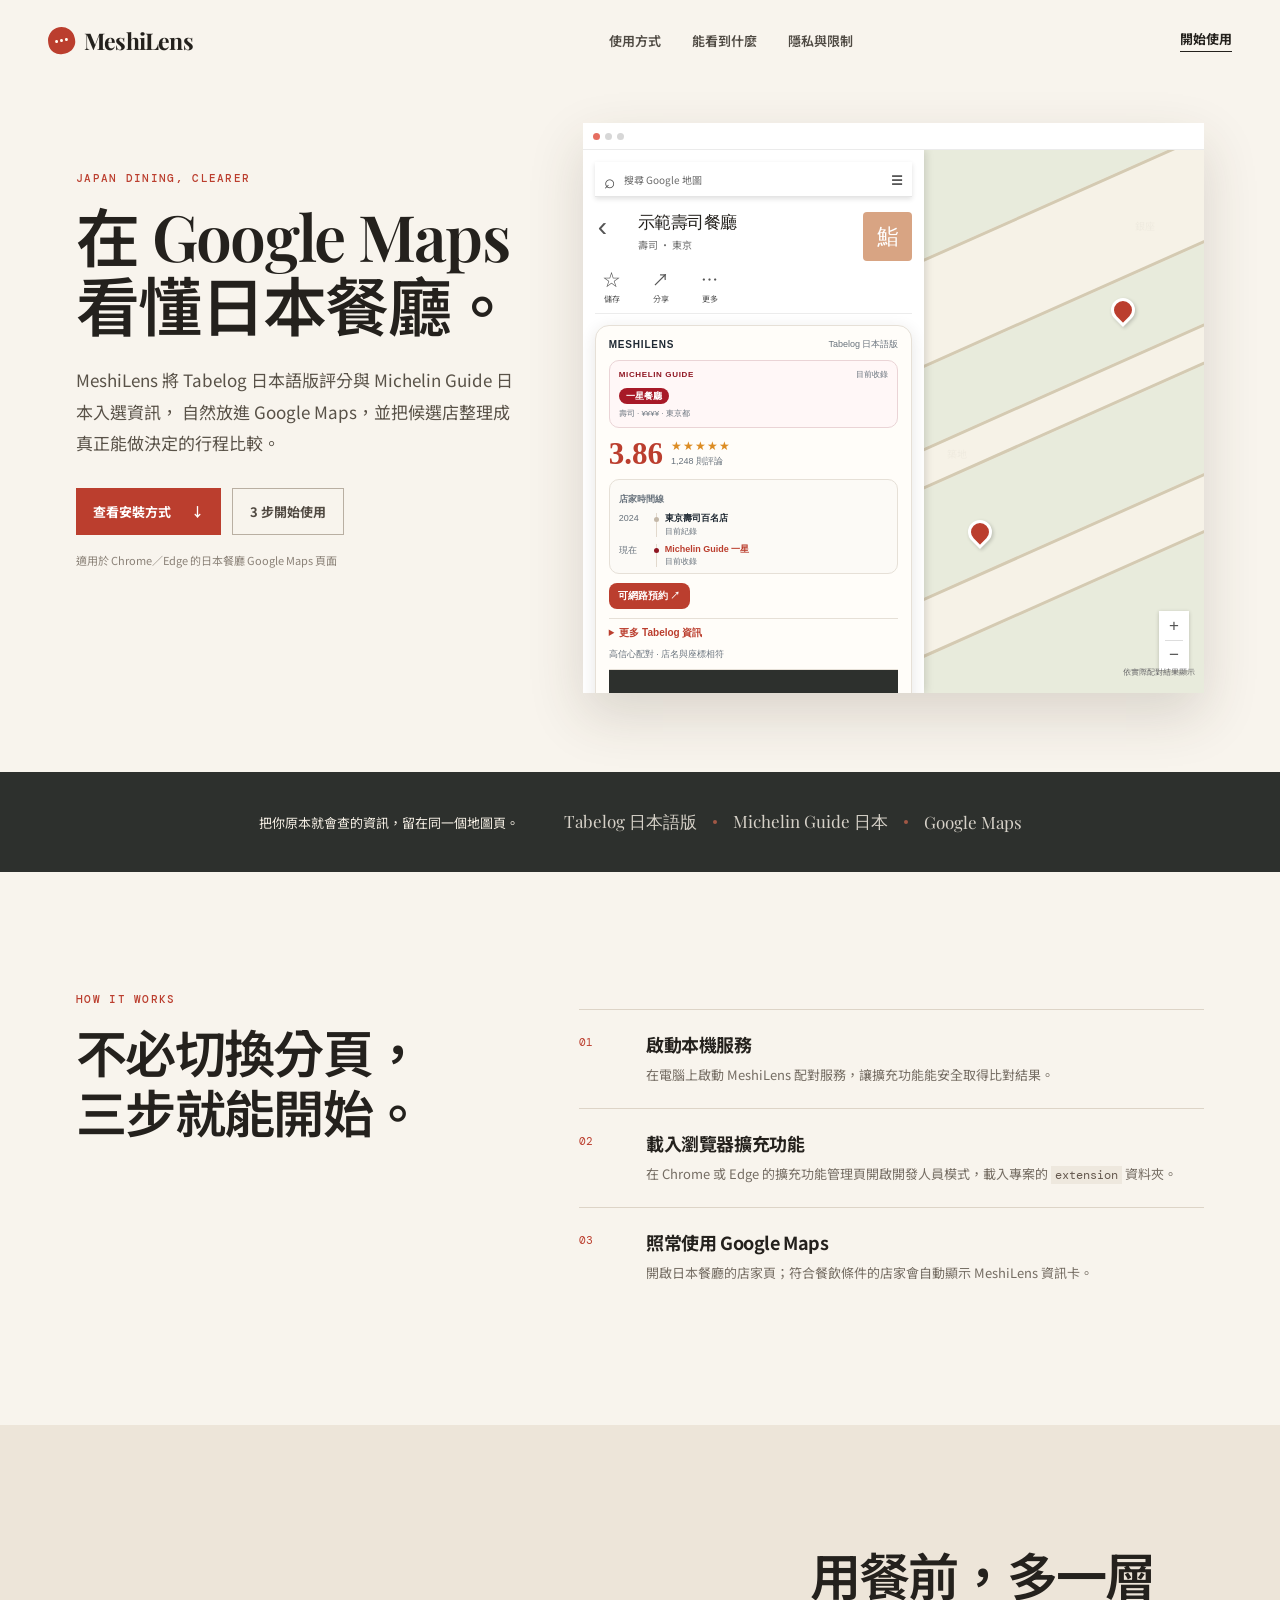
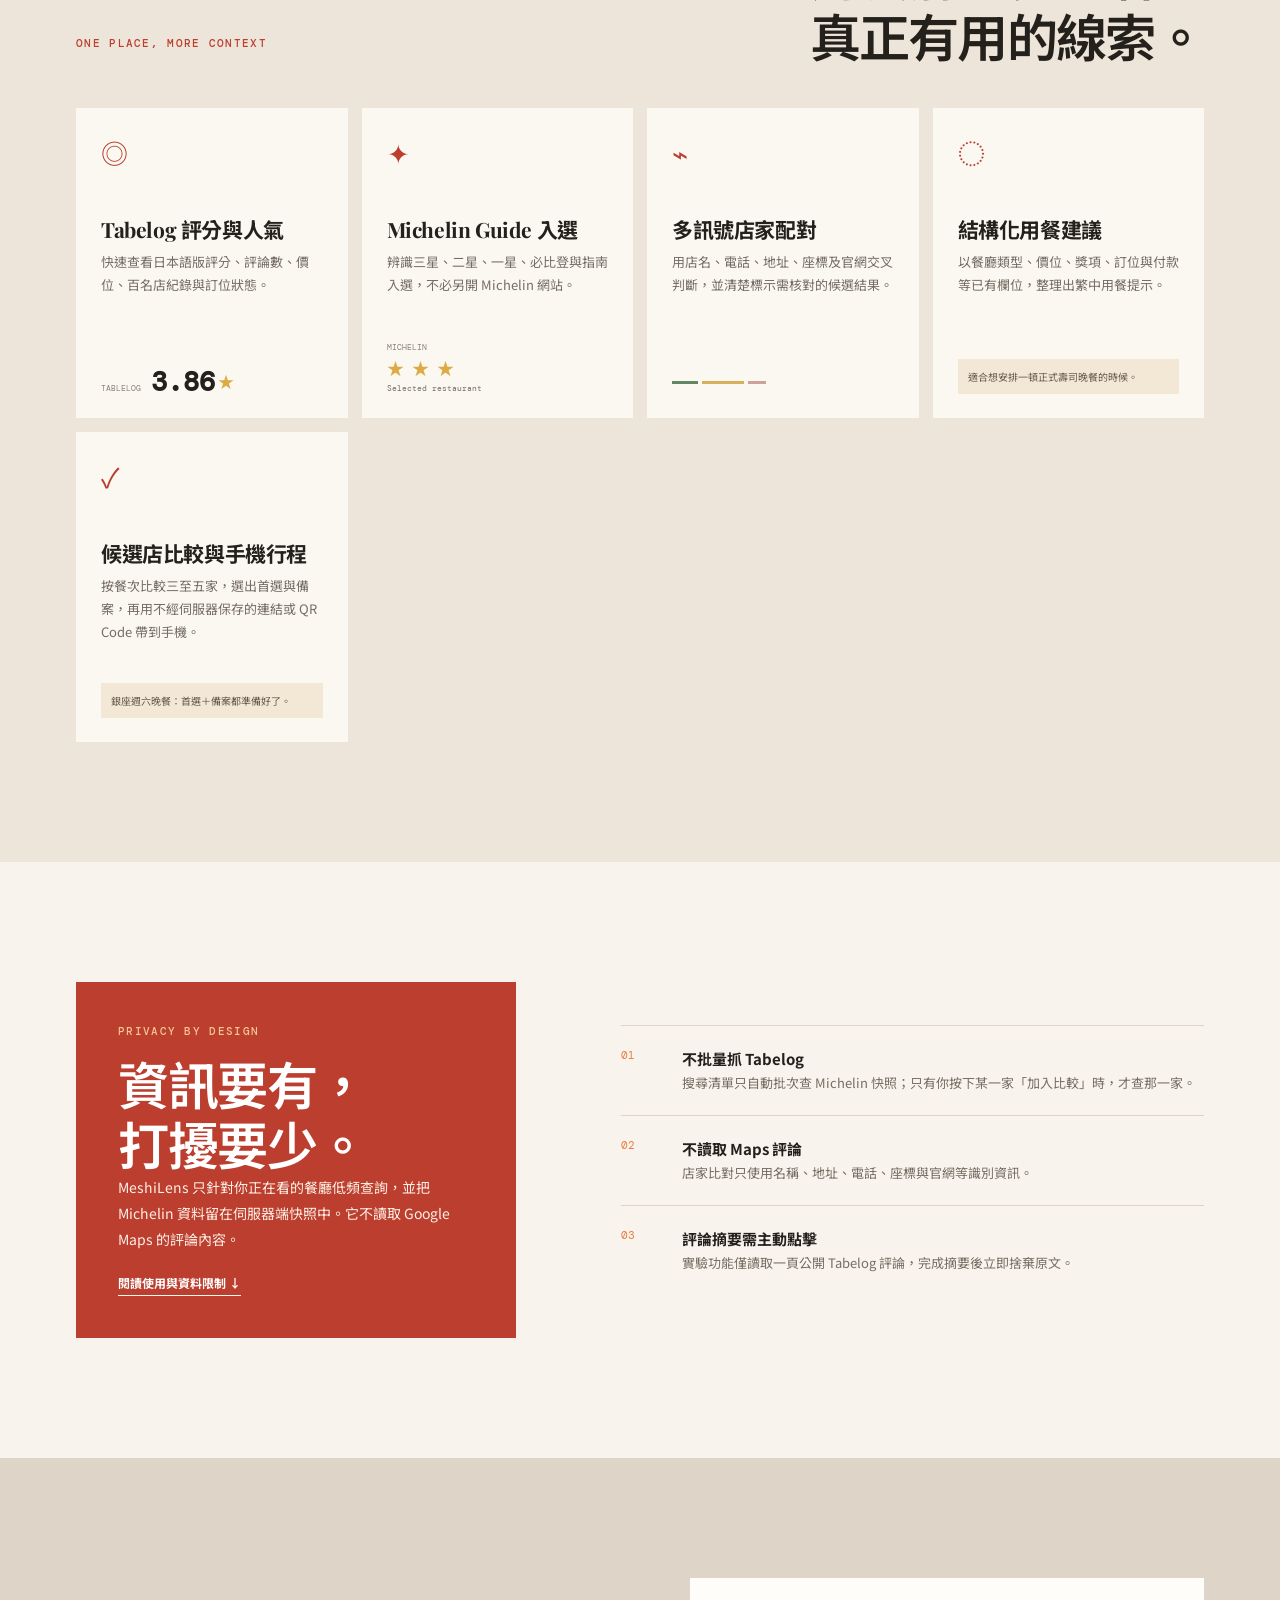
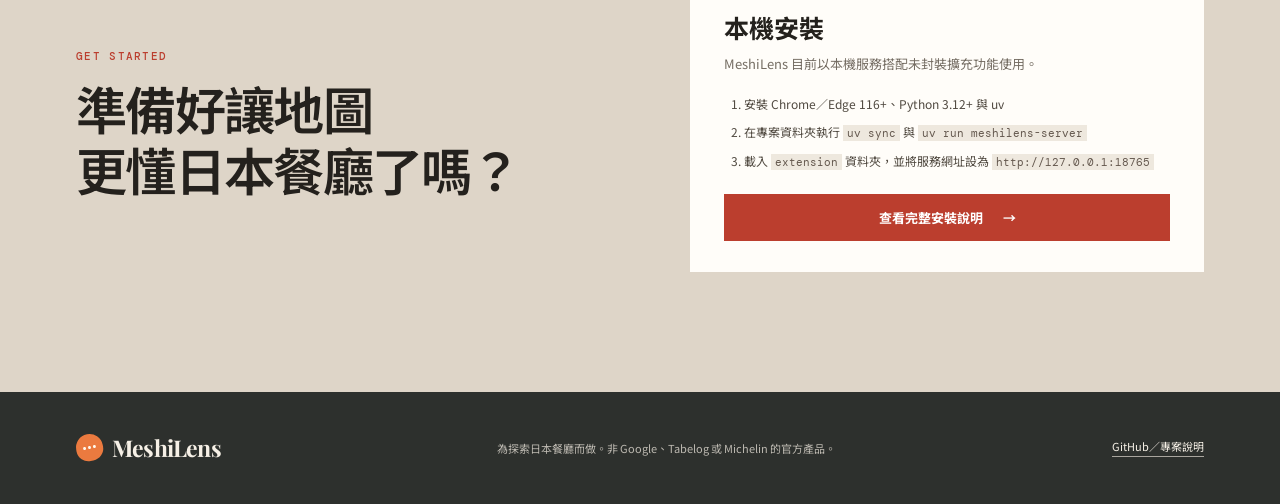
==== public/landing/index.html @ 18559b3f "Update to version 0.6.1 with fixes and enhancements - Moved the landing page and mobile trip viewer " ====
<!doctype html>
<html lang="zh-Hant">
  <head>
    <meta charset="UTF-8" />
    <meta name="viewport" content="width=device-width, initial-scale=1" />
    <meta
      name="description"
      content="MeshiLens 讓你在 Google Maps 查看 Tabelog 與 Michelin Guide 資訊，並比較日本美食行程候選店。"
    />
    <title>MeshiLens｜在 Google Maps 看懂日本餐廳</title>
    <link rel="stylesheet" href="styles.css" />
  </head>
  <body>
    <a class="skip-link" href="#main">跳到主要內容</a>

    <header class="site-header">
      <a class="brand" href="#top" aria-label="MeshiLens 首頁">
        <span class="brand-mark" aria-hidden="true"><i></i><i></i><i></i></span>
        <span>MeshiLens</span>
      </a>
      <nav aria-label="主要導覽">
        <a href="#how">使用方式</a>
        <a href="#features">能看到什麼</a>
        <a href="#privacy">隱私與限制</a>
      </nav>
      <a class="nav-cta" href="#install">開始使用</a>
    </header>

    <main id="main">
      <section class="hero" id="top">
        <div class="hero-copy">
          <p class="eyebrow">JAPAN DINING, CLEARER</p>
          <h1>在 Google Maps<br />看懂日本餐廳。</h1>
          <p class="hero-text">
            MeshiLens 將 Tabelog 日本語版評分與 Michelin Guide 日本入選資訊，
            自然放進 Google Maps，並把候選店整理成真正能做決定的行程比較。
          </p>
          <div class="hero-actions">
            <a class="button button-primary" href="#install">查看安裝方式 <span aria-hidden="true">↓</span></a>
            <a class="button button-quiet" href="#how">3 步開始使用</a>
          </div>
          <p class="hero-note">適用於 Chrome／Edge 的日本餐廳 Google Maps 頁面</p>
        </div>

        <div class="maps-frame" aria-label="MeshiLens 在 Google Maps 店家頁顯示資訊卡的示意畫面">
          <div class="map-toolbar"><span class="map-dot"></span><span></span><span></span></div>
          <aside class="maps-detail-panel">
            <div class="google-search"><span aria-hidden="true">⌕</span><span>搜尋 Google 地圖</span><b aria-hidden="true">☰</b></div>
            <div class="place-summary"><button class="back-button" aria-label="返回">‹</button><div class="place-cover"><span>鮨</span></div><h2>示範壽司餐廳</h2><p>壽司 · 東京</p><div class="place-actions"><span>☆<small>儲存</small></span><span>↗<small>分享</small></span><span>⋯<small>更多</small></span></div></div>
            <article class="extension-card">
              <div class="extension-header"><span>MeshiLens</span><small>Tabelog 日本語版</small></div>
              <section class="extension-michelin"><div><strong>MICHELIN GUIDE</strong><small>目前收錄</small></div><div class="michelin-awards"><b>一星餐廳</b></div><p>壽司 · ¥¥¥¥ · 東京都</p></section>
              <div class="extension-score-row"><strong>3.86</strong><div><span>★★★★★</span><small>1,248 則評論</small></div></div>
              <section class="extension-timeline"><strong>店家時間線</strong><ol><li><span>2024</span><div><b>東京壽司百名店</b><small>目前紀錄</small></div></li><li class="is-current"><span>現在</span><div><b>Michelin Guide 一星</b><small>目前收錄</small></div></li></ol></section>
              <a class="extension-reservation" href="#install">可網路預約 ↗</a>
              <details class="extension-details"><summary>更多 Tabelog 資訊</summary><div><span>料理類型</span><b>壽司</b></div><div><span>最近車站</span><b>銀座站</b></div><div><span>晚餐價位</span><b>￥20,000〜￥29,999</b></div></details>
              <p class="extension-reasons">高信心配對 · 店名與座標相符</p>
              <footer class="extension-footer"><a href="#features">在 Tabelog 開啟 ↗</a><span>剛剛更新</span></footer>
            </article>
          </aside>
          <div class="map-canvas"><div class="map-label label-one">銀座</div><div class="map-label label-two">築地</div><div class="map-streets street-one"></div><div class="map-streets street-two"></div><div class="map-streets street-three"></div><span class="place-pin pin-one">●</span><span class="place-pin pin-two">●</span><button class="zoom-controls" aria-label="縮放地圖">+<i></i>−</button></div>
          <p class="mock-caption">依實際配對結果顯示</p>
        </div>
      </section>

      <section class="trust-strip" aria-label="資料來源">
        <p>把你原本就會查的資訊，留在同一個地圖頁。</p>
        <div><span>Tabelog 日本語版</span><i></i><span>Michelin Guide 日本</span><i></i><span>Google Maps</span></div>
      </section>

      <section class="how section" id="how">
        <div class="section-intro"><p class="eyebrow">HOW IT WORKS</p><h2>不必切換分頁，<br />三步就能開始。</h2></div>
        <ol class="steps">
          <li><span class="step-number">01</span><div><h3>啟動本機服務</h3><p>在電腦上啟動 MeshiLens 配對服務，讓擴充功能能安全取得比對結果。</p></div></li>
          <li><span class="step-number">02</span><div><h3>載入瀏覽器擴充功能</h3><p>在 Chrome 或 Edge 的擴充功能管理頁開啟開發人員模式，載入專案的 <code>extension</code> 資料夾。</p></div></li>
          <li><span class="step-number">03</span><div><h3>照常使用 Google Maps</h3><p>開啟日本餐廳的店家頁；符合餐飲條件的店家會自動顯示 MeshiLens 資訊卡。</p></div></li>
        </ol>
      </section>

      <section class="features section" id="features">
        <div class="section-intro"><p class="eyebrow">ONE PLACE, MORE CONTEXT</p><h2>用餐前，多一層<br />真正有用的線索。</h2></div>
        <div class="feature-grid">
          <article class="feature feature-score"><span class="feature-icon">◎</span><h3>Tabelog 評分與人氣</h3><p>快速查看日本語版評分、評論數、價位、百名店紀錄與訂位狀態。</p><div class="mini-score"><span>TABLELOG</span><strong>3.86</strong><em>★</em></div></article>
          <article class="feature feature-guide"><span class="feature-icon">✦</span><h3>Michelin Guide 入選</h3><p>辨識三星、二星、一星、必比登與指南入選，不必另開 Michelin 網站。</p><div class="guide-stamp"><span>MICHELIN</span><strong>★ ★ ★</strong><small>Selected restaurant</small></div></article>
          <article class="feature feature-match"><span class="feature-icon">⌁</span><h3>多訊號店家配對</h3><p>用店名、電話、地址、座標及官網交叉判斷，並清楚標示需核對的候選結果。</p><div class="match-lines"><span></span><span></span><span></span></div></article>
          <article class="feature feature-advice"><span class="feature-icon">◌</span><h3>結構化用餐建議</h3><p>以餐廳類型、價位、獎項、訂位與付款等已有欄位，整理出繁中用餐提示。</p><div class="advice-bubble">適合想安排一頓正式壽司晚餐的時候。</div></article>
          <article class="feature feature-plan"><span class="feature-icon">✓</span><h3>候選店比較與手機行程</h3><p>按餐次比較三至五家，選出首選與備案，再用不經伺服器保存的連結或 QR Code 帶到手機。</p><div class="advice-bubble">銀座週六晚餐：首選＋備案都準備好了。</div></article>
        </div>
      </section>

      <section class="privacy section" id="privacy">
        <div class="privacy-card">
          <p class="eyebrow">PRIVACY BY DESIGN</p>
          <h2>資訊要有，<br />打擾要少。</h2>
          <p>MeshiLens 只針對你正在看的餐廳低頻查詢，並把 Michelin 資料留在伺服器端快照中。它不讀取 Google Maps 的評論內容。</p>
          <a class="text-link" href="#install">閱讀使用與資料限制 <span aria-hidden="true">↓</span></a>
        </div>
        <ul class="privacy-points">
          <li><span>01</span><p><strong>不批量抓 Tabelog</strong>搜尋清單只自動批次查 Michelin 快照；只有你按下某一家「加入比較」時，才查那一家。</p></li>
          <li><span>02</span><p><strong>不讀取 Maps 評論</strong>店家比對只使用名稱、地址、電話、座標與官網等識別資訊。</p></li>
          <li><span>03</span><p><strong>評論摘要需主動點擊</strong>實驗功能僅讀取一頁公開 Tabelog 評論，完成摘要後立即捨棄原文。</p></li>
        </ul>
      </section>

      <section class="install section" id="install">
        <div><p class="eyebrow">GET STARTED</p><h2>準備好讓地圖<br />更懂日本餐廳了嗎？</h2></div>
        <div class="install-card"><h3>本機安裝</h3><p>MeshiLens 目前以本機服務搭配未封裝擴充功能使用。</p><ol><li>安裝 Chrome／Edge 116+、Python 3.12+ 與 uv</li><li>在專案資料夾執行 <code>uv sync</code> 與 <code>uv run meshilens-server</code></li><li>載入 <code>extension</code> 資料夾，並將服務網址設為 <code>http://127.0.0.1:18765</code></li></ol><a class="button button-primary" href="https://github.com/TrieKai/MeshiLens#readme">查看完整安裝說明 <span aria-hidden="true">→</span></a></div>
      </section>
    </main>

    <footer><a class="brand" href="#top"><span class="brand-mark" aria-hidden="true"><i></i><i></i><i></i></span><span>MeshiLens</span></a><p>為探索日本餐廳而做。非 Google、Tabelog 或 Michelin 的官方產品。</p><a href="https://github.com/TrieKai/MeshiLens#readme">GitHub／專案說明</a></footer>
  </body>
</html>
---- public/landing/styles.css ----
/* Vercel public landing page. */
@import url('https://fonts.googleapis.com/css2?family=DM+Mono:wght@400;500&family=Noto+Sans+TC:wght@400;500;600;700&family=Playfair+Display:ital,wght@0,600;0,700;1,600&display=swap');

:root { --ink: #24211d; --muted: #756d63; --paper: #f8f4ed; --cream: #fffdf9; --line: #ddd4c7; --red: #bb3e2e; --orange: #eb7a3f; --gold: #ddaa43; --green: #658567; }
* { box-sizing: border-box; }
html { scroll-behavior: smooth; }
body { background: var(--paper); color: var(--ink); font-family: "Noto Sans TC", -apple-system, BlinkMacSystemFont, sans-serif; margin: 0; }
a { color: inherit; text-decoration: none; }
.skip-link { background: var(--ink); color: white; left: 12px; padding: 8px 12px; position: fixed; top: -48px; z-index: 20; }
.skip-link:focus { top: 12px; }
.site-header { align-items: center; display: flex; height: 80px; justify-content: space-between; margin: auto; max-width: 1240px; padding: 0 28px; }
.brand { align-items: center; display: inline-flex; font-family: "Playfair Display", Georgia, serif; font-size: 23px; font-weight: 700; gap: 9px; letter-spacing: -.8px; }
.brand-mark { align-items: center; background: var(--red); border-radius: 50% 50% 45% 45%; display: inline-flex; height: 27px; justify-content: center; overflow: hidden; transform: rotate(-11deg); width: 27px; }
.brand-mark i { background: #fff8ed; border-radius: 50%; display: block; height: 3px; margin: 1px; width: 3px; }
nav { display: flex; gap: 31px; margin-left: 90px; }
nav a { color: #4e4942; font-size: 13px; font-weight: 600; }
nav a:hover, footer > a:last-child:hover { color: var(--red); }
.nav-cta { border-bottom: 1px solid var(--ink); font-size: 13px; font-weight: 700; padding-bottom: 3px; }
.hero { display: grid; gap: 66px; grid-template-columns: minmax(370px, .83fr) minmax(500px, 1.17fr); margin: 43px auto 79px; max-width: 1184px; padding: 0 28px; }
.hero-copy { padding-top: 48px; }
.eyebrow { color: var(--red); font-family: "DM Mono", monospace; font-size: 11px; font-weight: 500; letter-spacing: 1.3px; margin: 0 0 16px; }
h1, h2, h3, p { margin-top: 0; }
h1, h2 { font-family: "Playfair Display", "Noto Sans TC", serif; font-weight: 600; letter-spacing: -1.7px; }
h1 { font-size: clamp(46px, 5vw, 68px); line-height: 1.08; margin-bottom: 25px; }
.hero-text { color: #595248; font-size: 17px; line-height: 1.85; max-width: 455px; }
.hero-actions { display: flex; gap: 11px; margin-top: 29px; }
.button { align-items: center; display: inline-flex; font-size: 13px; font-weight: 700; gap: 20px; justify-content: center; min-height: 47px; padding: 0 17px; transition: transform 160ms ease, background 160ms ease; }
.button:hover { transform: translateY(-2px); }
.button-primary { background: var(--red); color: white; }
.button-primary:hover { background: #a83325; }
.button-quiet { border: 1px solid #b9afa2; color: #514a42; }
.hero-note { color: #8b8278; font-size: 11px; margin: 17px 0 0; }
.maps-frame { background: #f5f3ef; box-shadow: 0 22px 52px rgb(65 48 29 / 16%); min-height: 570px; overflow: hidden; position: relative; }
.map-toolbar { align-items: center; background: #fff; border-bottom: 1px solid #ebebeb; display: flex; gap: 5px; height: 27px; padding: 0 10px; position: relative; z-index: 4; }.map-toolbar span { background: #d7d7d7; border-radius: 50%; height: 7px; width: 7px; }.map-toolbar .map-dot { background: #e66e61; }
.maps-detail-panel { background: #fff; box-shadow: 2px 0 8px rgb(0 0 0 / 13%); height: calc(100% - 27px); left: 0; overflow: hidden; padding: 12px; position: absolute; top: 27px; width: 55%; z-index: 3; }.google-search { align-items: center; border-bottom: 1px solid #e5e5e5; box-shadow: 0 2px 5px rgb(0 0 0 / 12%); color: #6b6b6b; display: flex; font-size: 10px; gap: 9px; height: 35px; padding: 0 9px; }.google-search span:first-child { color: #454545; font-size: 19px; }.google-search b { color: #575757; font-size: 13px; margin-left: auto; }.place-summary { border-bottom: 1px solid #ececec; padding: 14px 0 9px 43px; position: relative; }.back-button { background: none; border: 0; color: #555; font-size: 28px; left: 3px; line-height: 1; padding: 0; position: absolute; top: 16px; }.place-cover { background: #d8a483; border-radius: 4px; color: white; display: grid; font-family: Georgia, serif; font-size: 22px; height: 49px; place-items: center; position: absolute; right: 0; top: 15px; width: 49px; }.place-summary h2 { font-family: -apple-system, BlinkMacSystemFont, "Segoe UI", sans-serif; font-size: 17px; font-weight: 500; letter-spacing: -.5px; margin: 0 54px 3px 0; }.place-summary > p { color: #6e6e6e; font-size: 10px; margin: 0; }.place-actions { display: flex; gap: 15px; margin: 14px 0 0 -43px; }.place-actions span { color: #555; font-size: 17px; text-align: center; width: 34px; }.place-actions small { display: block; font-size: 8px; margin-top: 2px; }
.extension-card { --extension-ink: #1f2933; --extension-muted: #69737d; background: #fffdf9; border: 1px solid #e6e0d7; border-radius: 14px; box-shadow: 0 4px 16px rgb(53 42 30 / 12%); color: var(--extension-ink); font-family: -apple-system, BlinkMacSystemFont, "Segoe UI", sans-serif; margin-top: 11px; padding: 12px 13px; }.extension-header, .extension-michelin > div:first-child, .extension-footer { align-items: center; display: flex; justify-content: space-between; }.extension-header > span { font-size: 10px; font-weight: 750; letter-spacing: .08em; text-transform: uppercase; }.extension-header small { color: var(--extension-muted); font-size: 9px; }.extension-michelin { background: #fff7f7; border: 1px solid #ead4d6; border-radius: 10px; margin-top: 9px; padding: 8px 9px; }.extension-michelin strong { color: #8f1622; font-size: 8px; letter-spacing: .08em; }.extension-michelin small, .extension-michelin p { color: var(--extension-muted); font-size: 8px; }.extension-michelin p { margin: 5px 0 0; }.michelin-awards { margin-top: 5px; }.michelin-awards b { background: #a71927; border-radius: 999px; color: white; font-size: 9px; padding: 3px 7px; }.extension-score-row { align-items: center; display: flex; gap: 8px; margin-top: 10px; }.extension-score-row > strong { color: var(--red); font-family: Georgia, serif; font-size: 31px; line-height: 1; }.extension-score-row div span { color: #dc8c23; display: block; font-size: 12px; letter-spacing: 1px; }.extension-score-row div small { color: var(--extension-muted); display: block; font-size: 9px; margin-top: 2px; }
.extension-timeline { background: #fcfaf6; border: 1px solid #e6e0d7; border-radius: 10px; margin-top: 10px; padding: 8px 9px 6px; }.extension-timeline > strong { color: var(--extension-muted); font-size: 9px; }.extension-timeline ol { list-style: none; margin: 7px 0 0; padding: 0; }.extension-timeline li { display: grid; gap: 6px; grid-template-columns: 31px 1fr; padding: 0 0 7px; position: relative; }.extension-timeline li:last-child { padding-bottom: 0; }.extension-timeline li span { color: var(--extension-muted); font-size: 9px; }.extension-timeline li div { border-left: 1px solid #e2d9cd; padding-left: 8px; position: relative; }.extension-timeline li div::before { background: #c4b8a8; border-radius: 50%; content: ""; height: 5px; left: -3px; position: absolute; top: 4px; width: 5px; }.extension-timeline li.is-current div::before { background: #8f1622; }.extension-timeline li b { display: block; font-size: 9px; line-height: 1.3; }.extension-timeline li.is-current b { color: var(--red); }.extension-timeline li small { color: var(--extension-muted); display: block; font-size: 8px; margin-top: 1px; }.extension-reservation { background: var(--red); border-radius: 8px; color: white; display: inline-block; font-size: 10px; font-weight: 700; margin-top: 9px; padding: 6px 9px; }.extension-details { border-top: 1px solid #e6e0d7; margin-top: 9px; padding-top: 7px; }.extension-details summary { color: var(--red); cursor: pointer; font-size: 10px; font-weight: 650; }.extension-details[open] > div { display: grid; font-size: 8px; gap: 4px; grid-template-columns: 48px 1fr; line-height: 1.3; margin-top: 7px; }.extension-details span { color: var(--extension-muted); }.extension-details b { font-weight: 500; }.extension-reasons { color: var(--extension-muted); font-size: 9px; margin: 8px 0 0; }.extension-footer { border-top: 1px solid #e6e0d7; margin-top: 8px; padding-top: 7px; }.extension-footer a { color: var(--red); font-size: 10px; font-weight: 650; }.extension-footer span { color: var(--extension-muted); font-size: 9px; }
.map-canvas { background: #e8ebdc; bottom: 0; left: 55%; overflow: hidden; position: absolute; right: 0; top: 27px; }.map-streets { background: #f8f3e8; border: 3px solid #d3c8af; opacity: .92; position: absolute; transform: rotate(-24deg); }.street-one { height: 100px; left: -140px; top: 42px; width: 600px; }.street-two { height: 38px; left: -130px; top: 224px; width: 600px; }.street-three { height: 55px; left: -210px; top: 408px; width: 610px; }.map-label { color: #899184; font-size: 10px; position: absolute; }.label-one { right: 49px; top: 68px; }.label-two { left: 23px; top: 296px; }.place-pin { background: var(--red); border: 3px solid white; border-radius: 50% 50% 50% 0; box-shadow: 0 2px 4px rgb(0 0 0 / 19%); color: transparent; height: 24px; position: absolute; transform: rotate(-45deg); width: 24px; }.pin-one { right: 69px; top: 148px; }.pin-two { left: 44px; top: 370px; }.zoom-controls { background: white; border: 0; bottom: 23px; box-shadow: 0 1px 4px rgb(0 0 0 / 20%); color: #555; font-size: 17px; padding: 5px 10px; position: absolute; right: 15px; }.zoom-controls i { border-top: 1px solid #ddd; display: block; margin: 4px -4px; }.mock-caption { bottom: 8px; color: #777; font-size: 8px; position: absolute; right: 9px; z-index: 4; }
.trust-strip { align-items: center; background: #2d302d; color: #f6f0e6; display: flex; gap: 45px; justify-content: center; min-height: 100px; padding: 25px; }.trust-strip p { font-size: 13px; margin: 0; }.trust-strip div { align-items: center; color: #d6d1c8; display: flex; font-family: "Playfair Display", serif; font-size: 17px; gap: 16px; }.trust-strip i { background: #a15845; border-radius: 50%; height: 4px; width: 4px; }
.section { margin: auto; max-width: 1184px; padding: 120px 28px; }.section-intro h2, .privacy h2, .install h2 { font-size: clamp(38px, 4vw, 54px); line-height: 1.18; margin-bottom: 0; }.how { display: grid; gap: 120px; grid-template-columns: .76fr 1.24fr; }.steps { list-style: none; margin: 17px 0 0; padding: 0; }.steps li { border-top: 1px solid var(--line); display: grid; gap: 24px; grid-template-columns: 43px 1fr; padding: 21px 0; }.step-number { color: var(--red); font-family: "DM Mono", monospace; font-size: 11px; padding-top: 4px; }.steps h3, .feature h3 { font-size: 18px; letter-spacing: -.4px; margin-bottom: 7px; }.steps p, .feature p { color: var(--muted); font-size: 13px; line-height: 1.75; margin-bottom: 0; }.steps code, .install-card code { background: #eee8de; color: #64584e; font-family: "DM Mono", monospace; font-size: .9em; padding: 1px 4px; }
.features { background: #ede5d9; max-width: none; padding-left: max(28px, calc((100% - 1128px)/2)); padding-right: max(28px, calc((100% - 1128px)/2)); }.features .section-intro { align-items: end; display: flex; justify-content: space-between; margin-bottom: 42px; }.feature-grid { display: grid; gap: 14px; grid-template-columns: repeat(4, 1fr); }.feature { background: #fbf8f2; min-height: 310px; padding: 25px; position: relative; }.feature-icon { color: var(--red); display: block; font-size: 27px; margin-bottom: 42px; }.feature h3 { font-family: "Playfair Display", "Noto Sans TC", serif; font-size: 21px; }.mini-score, .guide-stamp { align-items: end; bottom: 25px; display: flex; left: 25px; position: absolute; }.mini-score span, .guide-stamp span { color: #8b8278; font-family: "DM Mono", monospace; font-size: 8px; margin-right: 10px; }.mini-score strong { font-family: "DM Mono", monospace; font-size: 27px; line-height: .8; }.mini-score em { color: var(--gold); font-size: 16px; font-style: normal; margin-left: 3px; }.guide-stamp { align-items: flex-start; flex-direction: column; gap: 3px; }.guide-stamp strong { color: var(--gold); font-size: 17px; letter-spacing: 2px; }.guide-stamp small { color: var(--muted); font-family: "DM Mono", monospace; font-size: 8px; }.match-lines { bottom: 29px; left: 25px; position: absolute; }.match-lines span { background: var(--green); display: inline-block; height: 3px; margin-right: 4px; width: 26px; }.match-lines span:nth-child(2) { background: #d6b05b; width: 42px; }.match-lines span:nth-child(3) { background: #cca29a; width: 18px; }.advice-bubble { background: #f3e7d5; bottom: 24px; color: #685b4d; font-size: 10px; left: 25px; line-height: 1.55; padding: 10px; position: absolute; right: 25px; }
.privacy { display: grid; gap: 105px; grid-template-columns: .86fr 1.14fr; }.privacy-card { background: var(--red); color: white; padding: 42px; }.privacy-card .eyebrow { color: #f4c694; }.privacy-card h2 { letter-spacing: -1.3px; }.privacy-card > p:not(.eyebrow) { color: #fff1e7; font-size: 14px; line-height: 1.85; }.text-link { border-bottom: 1px solid #fff6ee; display: inline-block; font-size: 12px; font-weight: 700; margin-top: 7px; padding-bottom: 4px; }.privacy-points { align-self: center; list-style: none; margin: 0; padding: 0; }.privacy-points li { border-top: 1px solid var(--line); display: grid; gap: 24px; grid-template-columns: 37px 1fr; padding: 20px 0; }.privacy-points span { color: var(--orange); font-family: "DM Mono", monospace; font-size: 11px; padding-top: 2px; }.privacy-points p { color: var(--muted); font-size: 13px; line-height: 1.75; margin: 0; }.privacy-points strong { color: var(--ink); display: block; font-size: 15px; }
.install { align-items: center; background: #ded5c8; display: grid; gap: 100px; grid-template-columns: 1fr 1fr; max-width: none; padding-left: max(28px, calc((100% - 1128px)/2)); padding-right: max(28px, calc((100% - 1128px)/2)); }.install-card { background: var(--cream); padding: 31px 34px; }.install-card h3 { font-family: "Playfair Display", "Noto Sans TC", serif; font-size: 25px; margin-bottom: 8px; }.install-card > p { color: var(--muted); font-size: 13px; line-height: 1.65; }.install-card ol { color: #514a41; font-size: 12px; line-height: 1.75; margin: 19px 0 22px; padding-left: 20px; }.install-card li { margin: 7px 0; }.install-card .button { width: 100%; }
footer { align-items: center; background: #2d302d; color: #f6f0e6; display: flex; justify-content: space-between; min-height: 112px; padding: 25px max(28px, calc((100% - 1128px)/2)); }footer .brand-mark { background: var(--orange); } footer p { color: #bdb9b1; font-size: 11px; margin: 0; } footer > a:last-child { border-bottom: 1px solid #a9a59e; font-size: 11px; padding-bottom: 2px; }
@media (max-width: 820px) { .site-header { height: 68px; padding: 0 20px; } nav, .nav-cta { display: none; }.hero { gap: 39px; grid-template-columns: 1fr; margin-top: 16px; padding: 0 20px; }.hero-copy { padding-top: 20px; }.maps-frame { min-height: 480px; }.trust-strip { align-items: flex-start; flex-direction: column; gap: 10px; }.trust-strip div { flex-wrap: wrap; font-size: 15px; }.section { padding: 78px 20px; }.how, .privacy, .install { gap: 45px; grid-template-columns: 1fr; }.features, .install { padding-left: 20px; padding-right: 20px; }.features .section-intro { display: block; }.feature-grid { grid-template-columns: 1fr 1fr; }.privacy-card { padding: 35px; }.install { gap: 36px; }.install-card { padding: 28px 23px; } footer { align-items: flex-start; flex-direction: column; gap: 18px; padding: 31px 20px; } }
@media (max-width: 500px) { h1 { font-size: 46px; }.hero-text { font-size: 15px; }.hero-actions { align-items: stretch; flex-direction: column; }.button { width: 100%; }.maps-frame { margin: 0 -4px; min-height: 542px; }.maps-detail-panel { width: 82%; }.map-canvas { left: 82%; }.place-summary { padding-left: 35px; }.place-actions { gap: 10px; margin-left: -35px; }.extension-card { padding: 10px; }.feature-grid { grid-template-columns: 1fr; }.feature { min-height: 267px; }.feature-icon { margin-bottom: 25px; }.privacy-card { padding: 30px 24px; }.trust-strip { padding: 23px 20px; }.trust-strip div { gap: 10px; }.trust-strip i { margin: 0 2px; } }
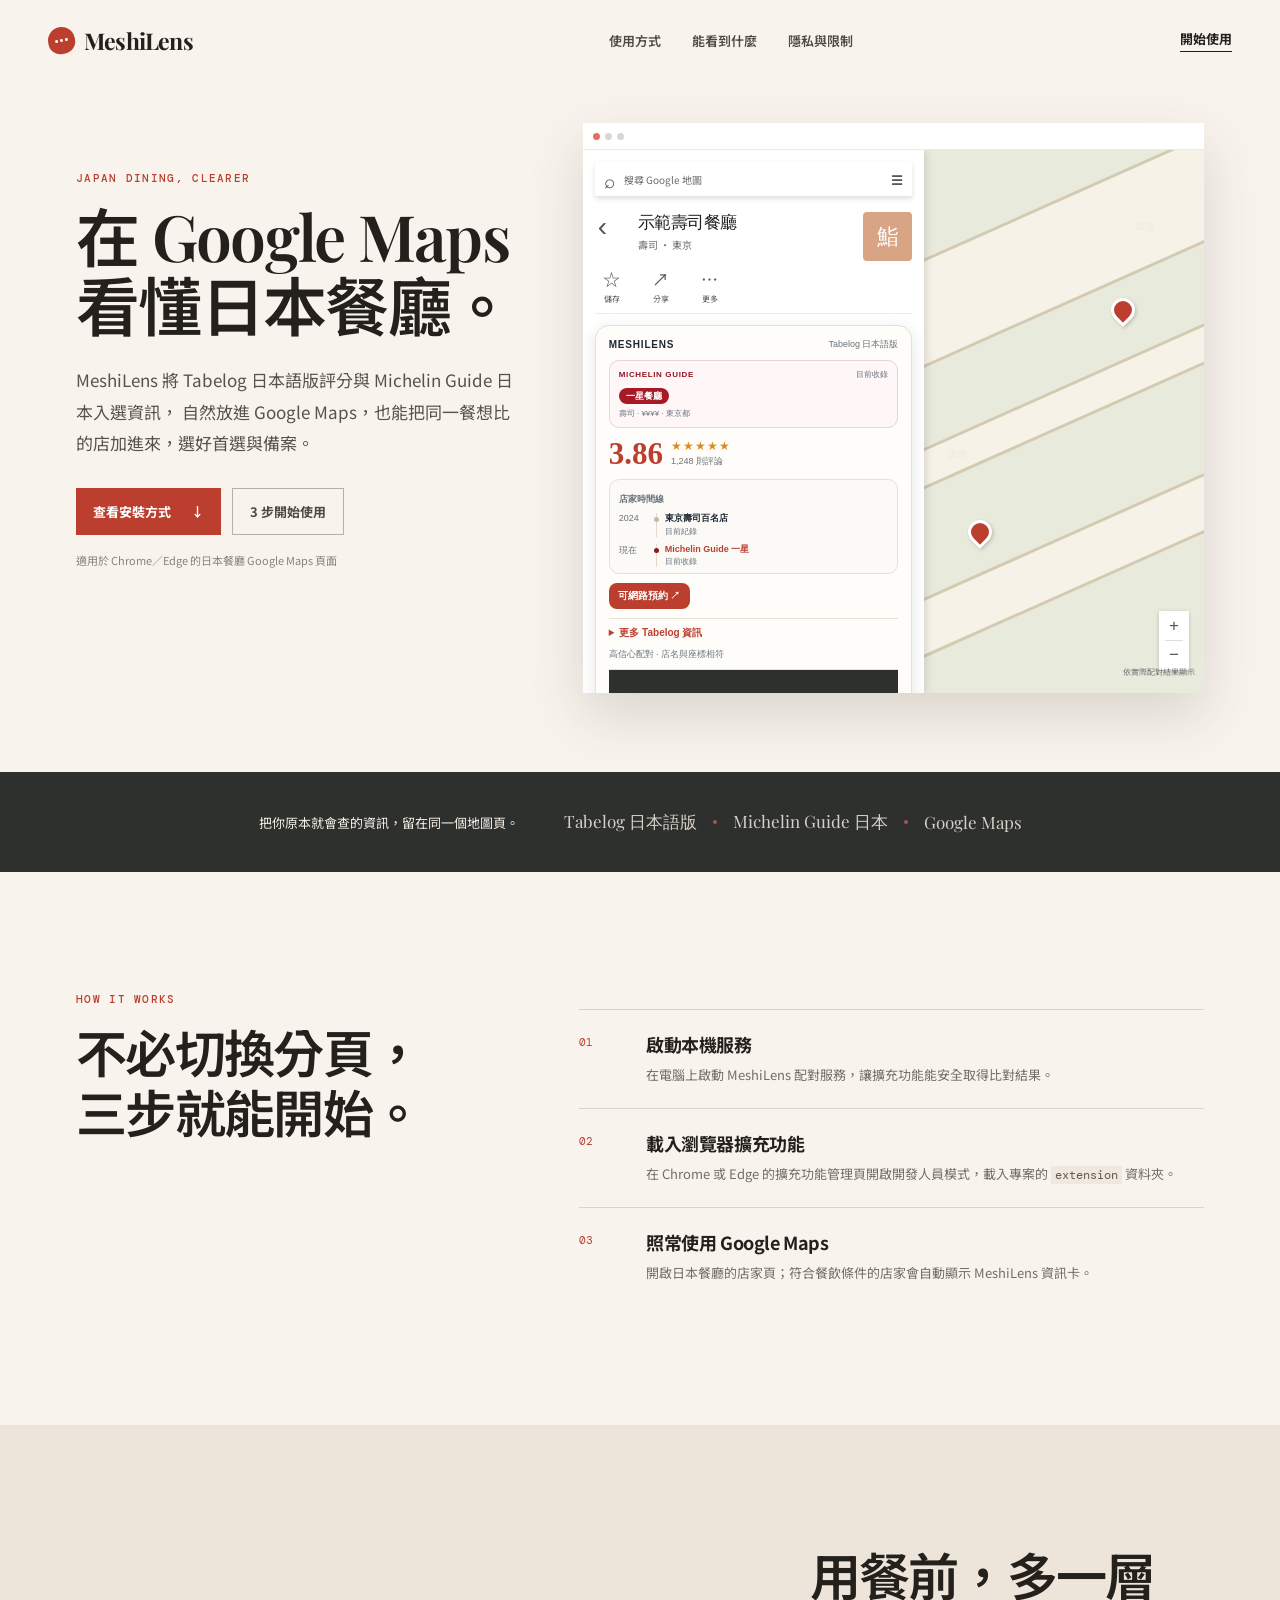
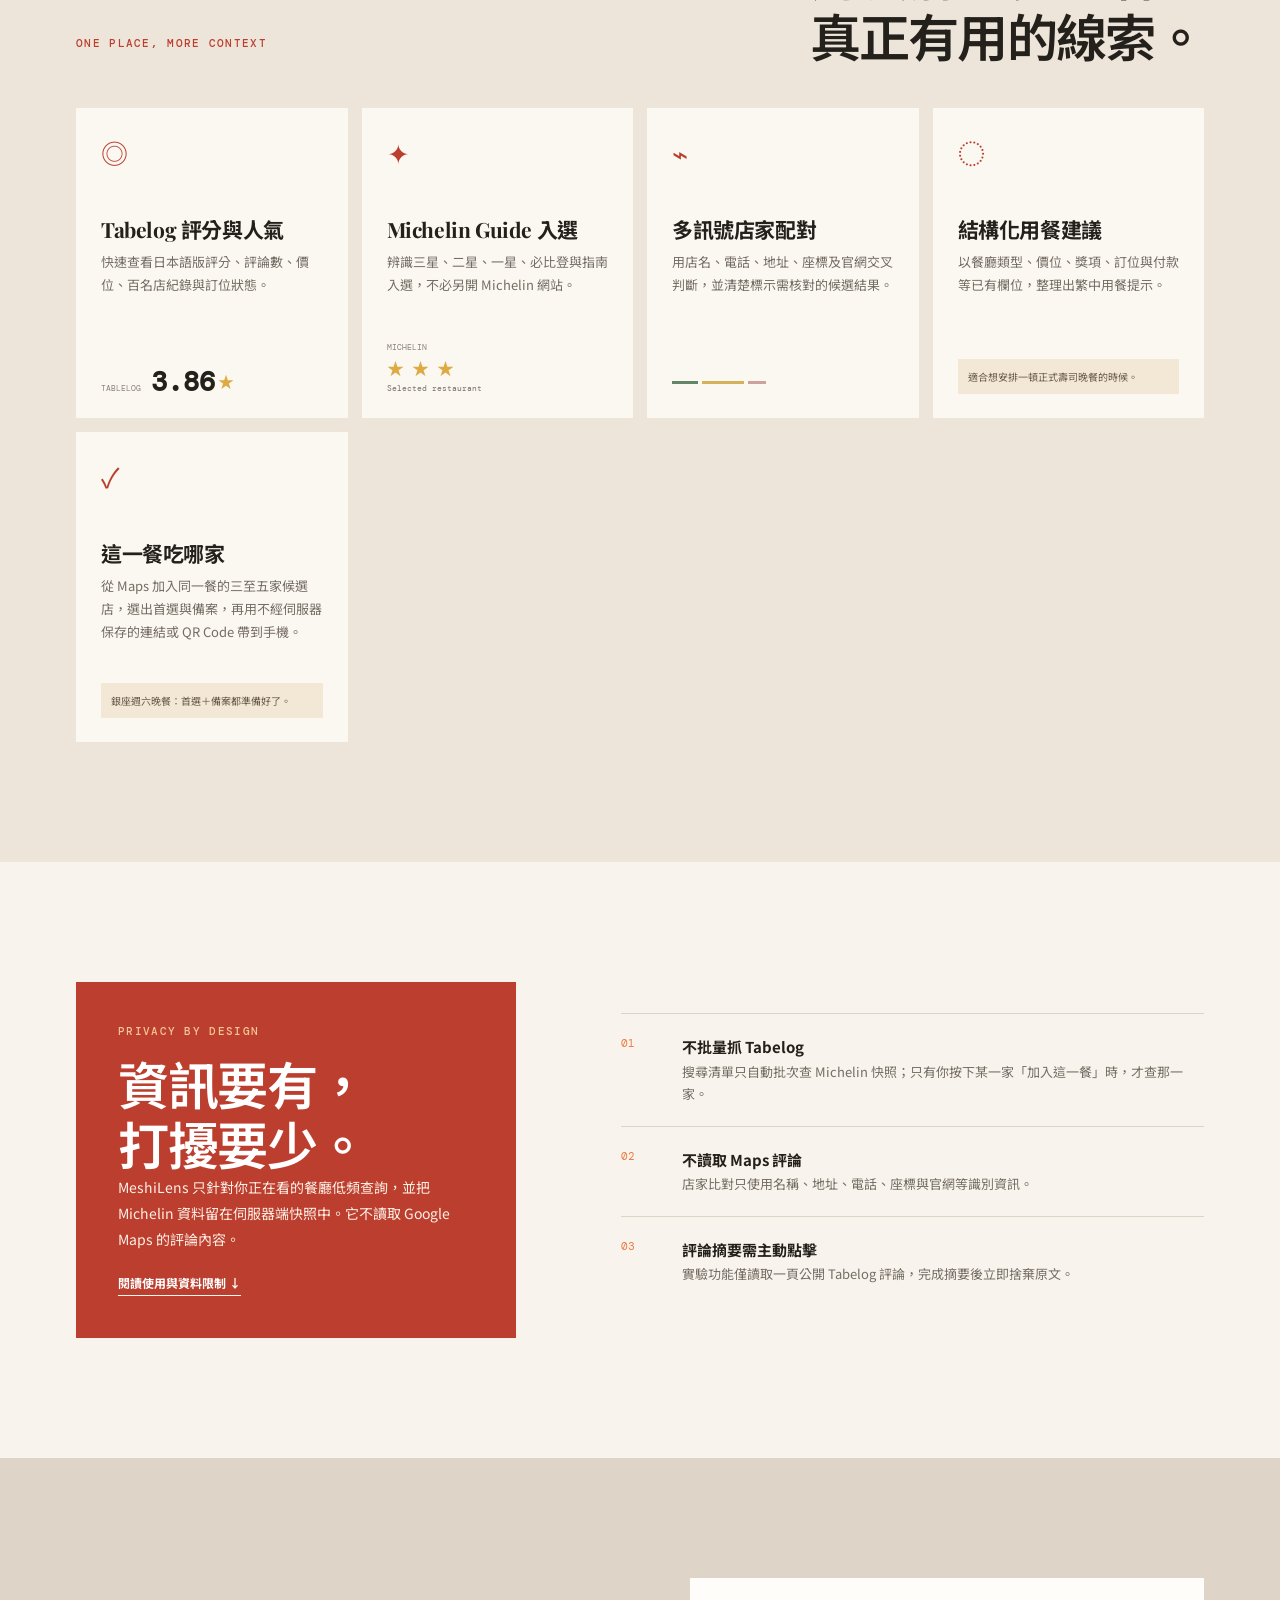
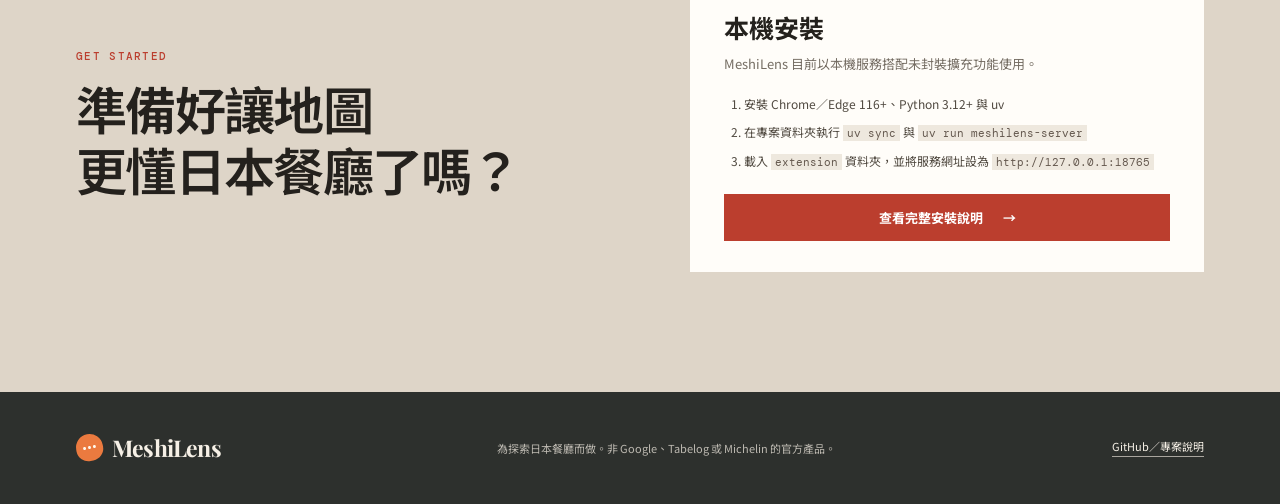
==== commit 6d88e827: "Update to version 0.6.3 with terminology changes and UI improvements - Revised the trip planning fea" ====
--- a/public/landing/index.html
+++ b/public/landing/index.html
@@ -5,7 +5,7 @@
     <meta name="viewport" content="width=device-width, initial-scale=1" />
     <meta
       name="description"
-      content="MeshiLens 讓你在 Google Maps 查看 Tabelog 與 Michelin Guide 資訊，並比較日本美食行程候選店。"
+      content="MeshiLens 讓你在 Google Maps 查看 Tabelog 與 Michelin Guide 資訊，並把同一餐的候選店加進來決定要吃哪家。"
     />
     <title>MeshiLens｜在 Google Maps 看懂日本餐廳</title>
     <link rel="stylesheet" href="styles.css" />
@@ -33,7 +33,7 @@
           <h1>在 Google Maps<br />看懂日本餐廳。</h1>
           <p class="hero-text">
             MeshiLens 將 Tabelog 日本語版評分與 Michelin Guide 日本入選資訊，
-            自然放進 Google Maps，並把候選店整理成真正能做決定的行程比較。
+            自然放進 Google Maps，也能把同一餐想比的店加進來，選好首選與備案。
           </p>
           <div class="hero-actions">
             <a class="button button-primary" href="#install">查看安裝方式 <span aria-hidden="true">↓</span></a>
@@ -84,7 +84,7 @@
           <article class="feature feature-guide"><span class="feature-icon">✦</span><h3>Michelin Guide 入選</h3><p>辨識三星、二星、一星、必比登與指南入選，不必另開 Michelin 網站。</p><div class="guide-stamp"><span>MICHELIN</span><strong>★ ★ ★</strong><small>Selected restaurant</small></div></article>
           <article class="feature feature-match"><span class="feature-icon">⌁</span><h3>多訊號店家配對</h3><p>用店名、電話、地址、座標及官網交叉判斷，並清楚標示需核對的候選結果。</p><div class="match-lines"><span></span><span></span><span></span></div></article>
           <article class="feature feature-advice"><span class="feature-icon">◌</span><h3>結構化用餐建議</h3><p>以餐廳類型、價位、獎項、訂位與付款等已有欄位，整理出繁中用餐提示。</p><div class="advice-bubble">適合想安排一頓正式壽司晚餐的時候。</div></article>
-          <article class="feature feature-plan"><span class="feature-icon">✓</span><h3>候選店比較與手機行程</h3><p>按餐次比較三至五家，選出首選與備案，再用不經伺服器保存的連結或 QR Code 帶到手機。</p><div class="advice-bubble">銀座週六晚餐：首選＋備案都準備好了。</div></article>
+          <article class="feature feature-plan"><span class="feature-icon">✓</span><h3>這一餐吃哪家</h3><p>從 Maps 加入同一餐的三至五家候選店，選出首選與備案，再用不經伺服器保存的連結或 QR Code 帶到手機。</p><div class="advice-bubble">銀座週六晚餐：首選＋備案都準備好了。</div></article>
         </div>
       </section>
 
@@ -96,7 +96,7 @@
           <a class="text-link" href="#install">閱讀使用與資料限制 <span aria-hidden="true">↓</span></a>
         </div>
         <ul class="privacy-points">
-          <li><span>01</span><p><strong>不批量抓 Tabelog</strong>搜尋清單只自動批次查 Michelin 快照；只有你按下某一家「加入比較」時，才查那一家。</p></li>
+          <li><span>01</span><p><strong>不批量抓 Tabelog</strong>搜尋清單只自動批次查 Michelin 快照；只有你按下某一家「加入這一餐」時，才查那一家。</p></li>
           <li><span>02</span><p><strong>不讀取 Maps 評論</strong>店家比對只使用名稱、地址、電話、座標與官網等識別資訊。</p></li>
           <li><span>03</span><p><strong>評論摘要需主動點擊</strong>實驗功能僅讀取一頁公開 Tabelog 評論，完成摘要後立即捨棄原文。</p></li>
         </ul>
